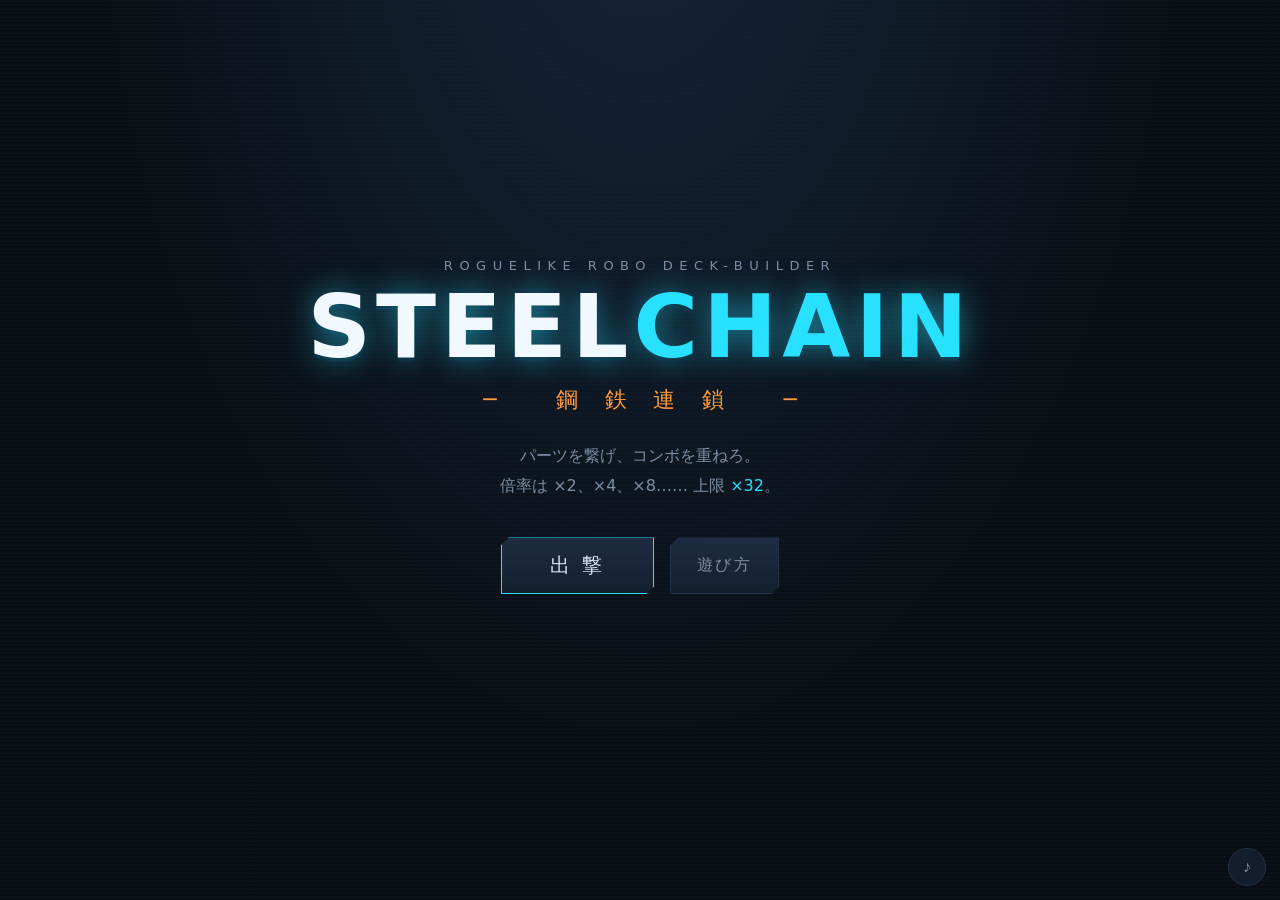
==== index.html @ 480278a6 "ローグライクデッキビルドゲーム『STEEL CHAIN ─鋼鉄連鎖─』を実装 - ロボット=デッキ: 頭部/右腕/左腕/脚部の4パーツがそのまま戦闘デッキになるメダロット式構築 - コンボシステム: " ====
<!DOCTYPE html>
<html lang="ja">
<head>
<meta charset="utf-8">
<meta name="viewport" content="width=device-width, initial-scale=1">
<title>STEEL CHAIN ─鋼鉄連鎖─</title>
<link rel="stylesheet" href="style.css">
</head>
<body>
<div id="app">

  <!-- ===== タイトル ===== -->
  <div id="screen-title" class="screen">
    <div class="title-wrap">
      <div class="title-sub">ROGUELIKE ROBO DECK-BUILDER</div>
      <h1 class="title-logo">STEEL<span class="accent">CHAIN</span></h1>
      <div class="title-jp">─ 鋼鉄連鎖 ─</div>
      <p class="title-copy">パーツを繋げ、コンボを重ねろ。<br>倍率は ×2、×4、×8…… 上限 <span class="accent">×32</span>。</p>
      <div class="title-btns">
        <button class="btn big" onclick="startRun()">出 撃</button>
        <button class="btn ghost" onclick="toggleHelp(true)">遊び方</button>
      </div>
      <div id="best-score" class="best-score"></div>
    </div>
  </div>

  <!-- ===== マップ ===== -->
  <div id="screen-map" class="screen">
    <div class="hud" id="map-hud"></div>
    <div class="map-wrap">
      <div id="map-track"></div>
      <div class="map-main">
        <h2 id="map-floor-title"></h2>
        <div id="map-choices"></div>
      </div>
      <div id="map-robot" class="map-robot"></div>
    </div>
  </div>

  <!-- ===== 戦闘 ===== -->
  <div id="screen-battle" class="screen">
    <div class="battle-top">
      <div id="b-floor" class="hud-chip"></div>
      <div id="combo-meter"></div>
      <div id="b-credits" class="hud-chip"></div>
    </div>
    <div class="arena">
      <div class="side player-side">
        <div class="robot-head-row"><span class="robot-name you">YOUR UNIT</span><span id="p-block" class="block-chip"></span></div>
        <div id="p-robot"></div>
      </div>
      <div class="vs">VS</div>
      <div class="side enemy-side">
        <div class="robot-head-row"><span id="e-name" class="robot-name foe"></span><span id="e-block" class="block-chip"></span></div>
        <div id="e-intent" class="intent"></div>
        <div id="e-robot"></div>
      </div>
    </div>
    <div class="battle-bottom">
      <div class="pile-info">
        <div id="b-deck" class="pile">山札 0</div>
        <div id="b-discard" class="pile">捨札 0</div>
      </div>
      <div id="hand"></div>
      <div class="turn-ctrl">
        <div id="b-energy" class="energy"></div>
        <button id="btn-endturn" class="btn end" onclick="endTurn()">ターン終了<span class="key">E</span></button>
      </div>
    </div>
  </div>

  <!-- ===== 汎用パネル(報酬/ショップ/休憩/イベント/編成/勝敗) ===== -->
  <div id="screen-panel" class="screen">
    <div class="hud" id="panel-hud"></div>
    <div id="panel-body" class="panel-body"></div>
  </div>

</div>

<div id="fx-layer"></div>
<div id="banner-layer"></div>

<!-- ===== ヘルプ ===== -->
<div id="help-modal" class="modal hidden" onclick="toggleHelp(false)">
  <div class="modal-box" onclick="event.stopPropagation()">
    <h2>遊び方</h2>
    <h3>■ ロボット = デッキ</h3>
    <p>機体は <b>頭部 / 右腕 / 左腕 / 脚部</b> の4パーツ構成。装備したパーツが持つカードが、そのまま戦闘デッキになる。パーツを集めて換装することがデッキ構築だ。</p>
    <h3>■ 部位破壊</h3>
    <p>パーツにはそれぞれHPがある。破壊されたパーツのカードはデッキから消滅。<b>頭部を破壊されたら敗北</b>。逆に敵の頭部(コア)を破壊すれば勝利。腕を先に折って無力化するか、頭部を狙って速攻するかは君次第。</p>
    <h3>■ コンボ(これが本体)</h3>
    <p>カードには <span class="tag shoot">射撃</span> <span class="tag melee">格闘</span> <span class="tag support">支援</span> の属性がある。<b>同じ属性を連続で使うたびにダメージ・ブロック・修理量が倍々</b>になる。<br>1枚目 ×1 → 2枚目 <b>×2</b> → ×4 → ×8 → <b>×16</b>(特定頭部で×32)。<br>違う属性を出すとコンボはLv1にリセット。無属性カードはコンボに影響しない。コンボはターンをまたいで持続するが、敵のジャミングで消される。</p>
    <h3>■ 立ち回り</h3>
    <p>戦闘後はパーツ報酬と自動修復(+4)。休憩・ショップで修理を怠ると、ボス戦の前に腕が消し飛ぶ。</p>
    <h3>■ 操作</h3>
    <p>カードクリック(または数字キー1〜8)で使用 / <b>E</b>でターン終了 / 敵パーツをクリックで攻撃対象を変更。</p>
    <button class="btn" onclick="toggleHelp(false)">閉じる</button>
  </div>
</div>

<button id="mute-btn" onclick="toggleMute()">♪</button>

<script src="js/data.js"></script>
<script src="js/sfx.js"></script>
<script src="js/fx.js"></script>
<script src="js/battle.js"></script>
<script src="js/run.js"></script>
<script src="js/main.js"></script>
</body>
</html>
---- style.css ----
/* =========================================================
 * STEEL CHAIN ─鋼鉄連鎖─  スタイル
 * ========================================================= */
:root {
  --bg: #0a0e14;
  --bg2: #101722;
  --panel: #141d2b;
  --line: #243349;
  --text: #d8e4f2;
  --dim: #7d8ea5;
  --cyan: #28e0ff;
  --orange: #ff9a3c;
  --green: #5cff8a;
  --red: #ff5a3c;
  --gold: #ffd34d;
  --shake-amp: 4px;
}

* { box-sizing: border-box; margin: 0; padding: 0; user-select: none; }
html, body { height: 100%; }
body {
  background: var(--bg);
  color: var(--text);
  font-family: "Hiragino Kaku Gothic ProN", "Yu Gothic", "Meiryo", system-ui, sans-serif;
  overflow: hidden;
}
b { color: #fff; }

#app {
  position: relative;
  height: 100vh;
  background:
    radial-gradient(ellipse at 50% -20%, #16263c 0%, transparent 60%),
    repeating-linear-gradient(0deg, transparent 0 2px, rgba(40, 224, 255, 0.018) 2px 4px),
    var(--bg);
}
#app.shaking { animation: shake 0.3s; }
@keyframes shake {
  0%, 100% { transform: translate(0, 0); }
  20% { transform: translate(var(--shake-amp), calc(var(--shake-amp) * -0.6)); }
  40% { transform: translate(calc(var(--shake-amp) * -0.8), var(--shake-amp)); }
  60% { transform: translate(calc(var(--shake-amp) * 0.6), calc(var(--shake-amp) * 0.4)); }
  80% { transform: translate(calc(var(--shake-amp) * -0.4), calc(var(--shake-amp) * -0.3)); }
}

.screen { display: none; height: 100%; flex-direction: column; }
.screen.active { display: flex; }

/* ---------- ボタン ---------- */
.btn {
  background: linear-gradient(180deg, #1d2c42, #14202f);
  border: 1px solid var(--cyan);
  color: var(--text);
  font-family: inherit;
  font-size: 16px;
  padding: 10px 26px;
  cursor: pointer;
  letter-spacing: 0.15em;
  transition: all 0.15s;
  clip-path: polygon(8px 0, 100% 0, 100% calc(100% - 8px), calc(100% - 8px) 100%, 0 100%, 0 8px);
}
.btn:hover { background: #21405c; box-shadow: 0 0 14px rgba(40, 224, 255, 0.4); color: #fff; }
.btn.big { font-size: 20px; padding: 14px 48px; }
.btn.small { font-size: 13px; padding: 6px 14px; letter-spacing: 0.05em; }
.btn.wide { width: 100%; text-align: left; letter-spacing: 0.04em; }
.btn.ghost { border-color: var(--line); color: var(--dim); }
.btn.ghost:hover { color: var(--text); box-shadow: none; }
.btn.disabled, .btn:disabled { opacity: 0.35; pointer-events: none; }
.btn.end { border-color: var(--orange); }
.btn.end:hover { box-shadow: 0 0 14px rgba(255, 154, 60, 0.4); }
.btn .key { margin-left: 8px; font-size: 11px; border: 1px solid var(--dim); padding: 1px 5px; color: var(--dim); }
.btn-row { display: flex; gap: 10px; flex-wrap: wrap; margin: 10px 0 18px; }
.btn-row.center { justify-content: center; }
.btn-col { display: flex; flex-direction: column; gap: 10px; max-width: 640px; margin: 14px auto; }

/* ---------- タイトル ---------- */
#screen-title { align-items: center; justify-content: center; text-align: center; }
.title-sub { color: var(--dim); letter-spacing: 0.5em; font-size: 13px; margin-bottom: 10px; }
.title-logo {
  font-size: 88px; font-weight: 900; letter-spacing: 0.06em; line-height: 1;
  color: #f2f8ff;
  text-shadow: 0 0 30px rgba(40, 224, 255, 0.55), 0 4px 0 #0a2030;
}
.title-logo .accent { color: var(--cyan); }
.accent { color: var(--cyan); }
.title-jp { font-size: 22px; letter-spacing: 1.2em; margin: 14px 0 26px; color: var(--orange); text-indent: 1.2em; }
.title-copy { color: var(--dim); line-height: 1.9; margin-bottom: 36px; }
.title-btns { display: flex; gap: 16px; justify-content: center; margin-bottom: 26px; }
.best-score { color: var(--gold); letter-spacing: 0.1em; min-height: 22px; }
.best-score .cleared { color: var(--green); border: 1px solid var(--green); font-size: 11px; padding: 1px 6px; margin-left: 8px; }

/* ---------- HUD ---------- */
.hud { display: flex; gap: 12px; align-items: center; padding: 14px 22px; border-bottom: 1px solid var(--line); }
.hud-chip {
  background: var(--panel); border: 1px solid var(--line);
  padding: 6px 14px; font-size: 14px; letter-spacing: 0.12em; color: var(--text);
}
.hud-chip.gold { color: var(--gold); border-color: #5a4a1e; }

/* ---------- マップ ---------- */
.map-wrap { flex: 1; display: flex; gap: 22px; padding: 22px; overflow: hidden; }
#map-track {
  width: 170px; overflow-y: auto; border: 1px solid var(--line);
  background: var(--panel); padding: 12px;
}
.track-title { color: var(--dim); letter-spacing: 0.4em; font-size: 12px; margin-bottom: 10px; }
.track-row {
  display: flex; gap: 10px; align-items: center; padding: 5px 8px;
  font-size: 13px; color: var(--dim); border-left: 2px solid var(--line); margin-bottom: 2px;
}
.track-row.current { color: var(--cyan); border-left-color: var(--cyan); background: rgba(40, 224, 255, 0.07); }
.track-row.done { opacity: 0.35; }
.track-num { width: 20px; text-align: right; font-weight: 700; }
.map-main { flex: 1; display: flex; flex-direction: column; align-items: center; justify-content: center; gap: 26px; }
#map-floor-title { letter-spacing: 0.2em; font-size: 24px; color: #fff; }
#map-choices { display: flex; gap: 22px; flex-wrap: wrap; justify-content: center; }
.node-btn {
  width: 250px; padding: 26px 20px; cursor: pointer;
  background: linear-gradient(180deg, #18283e, #111b29);
  border: 1px solid var(--line); color: var(--text); font-family: inherit;
  display: flex; flex-direction: column; align-items: center; gap: 8px;
  transition: all 0.15s;
  clip-path: polygon(14px 0, 100% 0, 100% calc(100% - 14px), calc(100% - 14px) 100%, 0 100%, 0 14px);
}
.node-btn:hover { transform: translateY(-4px); border-color: var(--cyan); box-shadow: 0 8px 24px rgba(40, 224, 255, 0.25); }
.node-icon { font-size: 38px; }
.node-label { font-size: 20px; letter-spacing: 0.3em; }
.node-sub { font-size: 12px; color: var(--dim); line-height: 1.6; text-align: center; }
.node-elite { border-color: #5a2c3c; } .node-elite:hover { border-color: var(--red); box-shadow: 0 8px 24px rgba(255, 90, 60, 0.3); }
.node-boss { border-color: #5a4a1e; } .node-boss:hover { border-color: var(--gold); box-shadow: 0 8px 24px rgba(255, 211, 77, 0.3); }
.map-robot { width: 280px; border: 1px solid var(--line); background: var(--panel); padding: 16px; align-self: flex-start; }
.map-robot.inline { width: 320px; margin: 16px auto; align-self: center; }
.panel-title { color: var(--dim); letter-spacing: 0.3em; font-size: 12px; margin-bottom: 12px; }
.sum-row { display: flex; align-items: center; gap: 8px; margin-bottom: 10px; font-size: 13px; }
.sum-row.broken { opacity: 0.55; }
.sum-slot { color: var(--orange); width: 36px; flex-shrink: 0; }
.sum-name { flex: 1; overflow: hidden; text-overflow: ellipsis; white-space: nowrap; }
.sum-row .hpbar { width: 90px; flex-shrink: 0; }

/* ---------- 戦闘 ---------- */
.battle-top {
  display: flex; align-items: center; justify-content: space-between;
  padding: 12px 22px; border-bottom: 1px solid var(--line);
}
.arena { flex: 1; display: flex; align-items: stretch; justify-content: space-evenly; padding: 14px 30px 0; min-height: 0; }
.side { display: flex; flex-direction: column; align-items: center; gap: 8px; justify-content: flex-start; padding-top: 10px; }
.vs { align-self: center; color: var(--line); font-size: 34px; font-weight: 900; letter-spacing: 0.1em; }
.robot-head-row { display: flex; gap: 12px; align-items: center; min-height: 30px; }
.robot-name { letter-spacing: 0.25em; font-size: 15px; }
.robot-name.you { color: var(--cyan); }
.robot-name.foe { color: var(--red); }
.vuln-tag { font-size: 11px; color: var(--green); border: 1px solid var(--green); padding: 1px 5px; letter-spacing: 0; }
.block-chip { color: #9fd8ff; font-size: 15px; min-width: 46px; }
.intent {
  min-height: 30px; font-size: 15px; color: var(--text);
  background: rgba(255, 90, 60, 0.1); border: 1px solid #4a2c2c; padding: 5px 14px;
}
.intent:empty { visibility: hidden; }
.intent b { color: var(--red); font-size: 17px; }
.jam-warn { color: var(--gold); font-size: 12px; }

.robot { display: flex; flex-direction: column; gap: 6px; align-items: center; }
.robot.single { justify-content: center; padding: 40px 0; }
.robot-row { display: flex; gap: 6px; align-items: center; justify-content: center; }
.torso {
  width: 54px; height: 64px; border: 1px solid var(--line);
  background:
    linear-gradient(135deg, rgba(40, 224, 255, 0.12), transparent 60%),
    repeating-linear-gradient(45deg, #15202f 0 6px, #121b28 6px 12px);
}
.foe-torso { background: linear-gradient(135deg, rgba(255, 90, 60, 0.12), transparent 60%), repeating-linear-gradient(45deg, #221518 0 6px, #1b1214 6px 12px); border-color: #3c2430; }

.part-box {
  width: 132px; padding: 8px 10px; position: relative;
  background: linear-gradient(180deg, #1a2536, #131c2a);
  border: 1px solid var(--line); transition: border-color 0.15s, box-shadow 0.15s;
}
.part-box.foe { cursor: pointer; }
.part-box.foe:hover { border-color: var(--orange); }
.part-box.targeted { border-color: var(--orange); box-shadow: 0 0 12px rgba(255, 154, 60, 0.5); }
.part-box.broken { opacity: 0.45; background: #16161a; border-style: dashed; cursor: default; }
.part-box.empty { visibility: hidden; }
.part-label { font-size: 12px; color: var(--dim); margin-bottom: 5px; display: flex; justify-content: space-between; }
.reticle { color: var(--orange); animation: blink 1s infinite; }
@keyframes blink { 50% { opacity: 0.3; } }
.broken-text { color: var(--red); font-size: 13px; letter-spacing: 0.3em; text-align: center; }
.part-box.hit-flash { animation: hitflash 0.3s; }
@keyframes hitflash {
  0% { background: #fff; }
  100% { background: linear-gradient(180deg, #1a2536, #131c2a); }
}
#e-robot.hit-flash { animation: none; }

.hpbar { position: relative; height: 16px; background: #0b1018; border: 1px solid #2a3a52; overflow: hidden; }
.hpbar.slim { height: 12px; }
.hpfill { height: 100%; transition: width 0.25s; }
.hpfill.ok { background: linear-gradient(90deg, #1fbf6f, #4ee08a); }
.hpfill.mid { background: linear-gradient(90deg, #c9a02a, #ffd34d); }
.hpfill.low { background: linear-gradient(90deg, #c0392b, #ff6a4d); }
.hptext {
  position: absolute; inset: 0; text-align: center; font-size: 11px; line-height: 15px;
  color: #fff; text-shadow: 0 1px 2px #000; font-family: Consolas, monospace;
}

/* コンボメーター */
#combo-meter { flex: 1; display: flex; justify-content: center; }
.combo-box {
  display: flex; align-items: center; gap: 12px; padding: 7px 24px;
  border: 1px solid var(--line); background: var(--panel);
  font-size: 16px; letter-spacing: 0.1em; transition: all 0.2s;
}
.combo-box.idle { color: var(--dim); font-size: 13px; }
.combo-box .combo-lv { color: var(--dim); font-size: 13px; }
.combo-box .combo-x { font-size: 26px; font-weight: 900; color: #fff; font-family: Consolas, monospace; }
.combo-box .combo-next { font-size: 12px; color: var(--dim); }
.combo-box.hot { border-color: var(--orange); box-shadow: 0 0 14px rgba(255, 154, 60, 0.35); }
.combo-box.hot .combo-x { color: var(--orange); }
.combo-box.blazing {
  border-color: var(--red);
  box-shadow: 0 0 24px rgba(255, 90, 60, 0.6);
  animation: blaze 0.7s infinite alternate;
}
.combo-box.blazing .combo-x { color: var(--red); font-size: 30px; }
@keyframes blaze { from { box-shadow: 0 0 14px rgba(255, 90, 60, 0.4); } to { box-shadow: 0 0 30px rgba(255, 90, 60, 0.85); } }

.tag { font-size: 12px; padding: 2px 8px; border: 1px solid; letter-spacing: 0.1em; }
.tag.shoot { color: var(--orange); border-color: var(--orange); }
.tag.melee { color: var(--cyan); border-color: var(--cyan); }
.tag.support { color: var(--green); border-color: var(--green); }
.tag.none { color: var(--dim); border-color: var(--dim); }

/* 手札 */
.battle-bottom {
  display: flex; align-items: flex-end; gap: 14px;
  padding: 10px 18px 16px; border-top: 1px solid var(--line); min-height: 215px;
}
.pile-info { display: flex; flex-direction: column; gap: 8px; }
.pile { font-size: 12px; color: var(--dim); border: 1px solid var(--line); padding: 6px 10px; min-width: 74px; text-align: center; }
#hand { flex: 1; display: flex; gap: 10px; justify-content: center; align-items: flex-end; min-height: 185px; }
.card {
  width: 134px; height: 180px; padding: 8px; cursor: pointer; position: relative;
  background: linear-gradient(180deg, #1c2940, #131d2c);
  border: 1px solid var(--line); border-top: 3px solid var(--dim);
  display: flex; flex-direction: column; gap: 5px;
  transition: transform 0.12s, box-shadow 0.12s;
  flex-shrink: 0;
}
.card:hover { transform: translateY(-16px) scale(1.05); z-index: 5; box-shadow: 0 12px 26px rgba(0, 0, 0, 0.7); }
.card.shoot { border-top-color: var(--orange); }
.card.melee { border-top-color: var(--cyan); }
.card.support { border-top-color: var(--green); }
.card.unplayable { opacity: 0.45; filter: grayscale(0.6); }
.card-top { display: flex; justify-content: space-between; align-items: center; }
.card-cost {
  width: 26px; height: 26px; border-radius: 50%; flex-shrink: 0;
  background: radial-gradient(circle at 35% 30%, #3ad0ff, #105a80);
  color: #fff; font-weight: 900; text-align: center; line-height: 26px; font-size: 15px;
}
.card-attr { font-size: 11px; color: var(--dim); }
.card.shoot .card-attr { color: var(--orange); }
.card.melee .card-attr { color: var(--cyan); }
.card.support .card-attr { color: var(--green); }
.card-name { font-size: 15px; font-weight: 700; color: #fff; }
.card-desc { font-size: 11px; color: var(--dim); line-height: 1.5; flex: 1; }
.card-preview { font-size: 17px; font-weight: 900; color: var(--text); font-family: Consolas, monospace; }
.card-preview.boosted { color: var(--gold); text-shadow: 0 0 8px rgba(255, 211, 77, 0.6); }
.card-src { font-size: 10px; color: #4d5d75; text-align: right; }
.turn-ctrl { display: flex; flex-direction: column; gap: 10px; align-items: center; }
.energy { font-size: 16px; color: var(--dim); }
.energy-num { font-size: 30px; color: var(--cyan); font-weight: 900; font-family: Consolas, monospace; }

/* ---------- パネル(報酬/ショップ/etc) ---------- */
.panel-body { flex: 1; overflow-y: auto; padding: 26px 36px; max-width: 1080px; margin: 0 auto; width: 100%; }
.panel-h { letter-spacing: 0.25em; font-size: 26px; margin-bottom: 14px; color: #fff; }
.panel-h.lose { color: var(--red); text-shadow: 0 0 20px rgba(255, 90, 60, 0.5); }
.panel-h.win { color: var(--gold); text-shadow: 0 0 20px rgba(255, 211, 77, 0.5); }
.panel-h3 { letter-spacing: 0.15em; font-size: 16px; margin: 18px 0 10px; color: var(--cyan); }
.panel-p { color: var(--dim); line-height: 1.9; margin-bottom: 14px; }
.panel-p.accent { color: var(--green); }
.panel-p.dim { color: #4d5d75; }
.option-row { display: flex; gap: 16px; margin-bottom: 20px; }
.option-row.wrap { flex-wrap: wrap; }

.part-card {
  width: 230px; padding: 12px; cursor: pointer;
  background: linear-gradient(180deg, #1a2536, #121b28);
  border: 1px solid var(--line); transition: all 0.15s; position: relative;
}
.part-card:hover { border-color: var(--cyan); transform: translateY(-3px); box-shadow: 0 8px 20px rgba(40, 224, 255, 0.2); }
.part-card.equipped { cursor: default; border-color: #2c4a6a; }
.part-card.equipped:hover { transform: none; box-shadow: none; }
.part-card.sold, .part-card.empty {
  cursor: default; color: var(--dim); display: flex; align-items: center; justify-content: center;
  min-height: 140px; letter-spacing: 0.3em;
}
.part-card.sold:hover, .part-card.empty:hover { transform: none; border-color: var(--line); box-shadow: none; }
.part-card.cantafford { opacity: 0.5; }
.pc-head { display: flex; justify-content: space-between; margin-bottom: 6px; }
.pc-slot { font-size: 12px; color: var(--orange); border: 1px solid #4a3520; padding: 1px 7px; }
.pc-rarity { font-size: 12px; }
.pc-rarity.r1 { color: var(--dim); }
.pc-rarity.r2 { color: var(--cyan); }
.pc-rarity.r3 { color: var(--gold); text-shadow: 0 0 6px rgba(255, 211, 77, 0.7); }
.pc-name { font-size: 16px; font-weight: 700; color: #fff; margin-bottom: 4px; }
.pc-hp { font-size: 12px; color: var(--green); font-family: Consolas, monospace; margin-bottom: 7px; }
.pc-cards { display: flex; gap: 5px; flex-wrap: wrap; margin-bottom: 7px; }
.mini-card { font-size: 11px; padding: 2px 7px; border: 1px solid; }
.mini-card.shoot { color: var(--orange); border-color: #4a3520; }
.mini-card.melee { color: var(--cyan); border-color: #1e4050; }
.mini-card.support { color: var(--green); border-color: #1e5030; }
.mini-card.none { color: var(--dim); border-color: var(--line); }
.pc-desc { font-size: 12px; color: var(--dim); line-height: 1.6; }
.pc-action { margin-top: 8px; text-align: center; font-size: 13px; color: var(--cyan); letter-spacing: 0.15em; }
.pc-action.price { color: var(--gold); font-size: 16px; }

.equip-grid { display: grid; grid-template-columns: repeat(4, 1fr); gap: 14px; margin-bottom: 8px; }
.equip-slot-title { color: var(--orange); letter-spacing: 0.3em; font-size: 14px; margin-bottom: 8px; }
.equip-slot .part-card { width: 100%; }

.stats { max-width: 440px; margin: 20px 0; }
.stat {
  display: flex; justify-content: space-between; padding: 9px 16px;
  border-bottom: 1px solid var(--line); color: var(--dim);
}
.stat b { font-size: 18px; font-family: Consolas, monospace; }
.stat.total { border: 1px solid var(--gold); margin-top: 12px; color: var(--gold); }
.stat.total b { color: var(--gold); font-size: 24px; }

/* ---------- FX ---------- */
#fx-layer, #banner-layer { position: fixed; inset: 0; pointer-events: none; z-index: 90; }
.fx-pop {
  position: absolute; transform: translate(-50%, -50%);
  font-weight: 900; font-family: Consolas, monospace;
  animation: popfloat 1.05s ease-out forwards;
  text-shadow: 0 2px 4px #000;
}
@keyframes popfloat {
  0% { opacity: 0; transform: translate(-50%, -30%) scale(0.6); }
  12% { opacity: 1; transform: translate(-50%, -55%) scale(1.15); }
  100% { opacity: 0; transform: translate(-50%, -170%) scale(1); }
}
.fx-pop.dmg { color: #fff; font-size: 22px; }
.fx-pop.dmg-big { color: var(--orange); font-size: 30px; }
.fx-pop.dmg-huge { color: var(--red); font-size: 44px; text-shadow: 0 0 14px rgba(255, 90, 60, 0.8), 0 2px 4px #000; }
.fx-pop.heal { color: var(--green); font-size: 24px; }
.fx-pop.block-fx { color: #9fd8ff; font-size: 20px; }
.fx-pop.warn { color: var(--gold); font-size: 16px; font-family: inherit; }
.fx-pop.evade { color: var(--cyan); font-size: 22px; font-family: inherit; }

.fx-banner {
  position: absolute; left: 50%; top: 36%; transform: translate(-50%, -50%);
  font-weight: 900; letter-spacing: 0.15em; text-align: center; line-height: 1.3;
  animation: bannerpop 0.9s ease-out forwards;
}
@keyframes bannerpop {
  0% { opacity: 0; transform: translate(-50%, -50%) scale(2.2); }
  18% { opacity: 1; transform: translate(-50%, -50%) scale(1); }
  80% { opacity: 1; }
  100% { opacity: 0; transform: translate(-50%, -56%) scale(1.04); }
}
.fx-banner .x { font-family: Consolas, monospace; }
.fx-banner .banner-sub { display: block; font-size: 16px; letter-spacing: 0.3em; color: var(--text); text-shadow: 0 2px 4px #000; }
.fx-banner.tier1 { font-size: 34px; color: #fff; text-shadow: 0 0 16px rgba(40, 224, 255, 0.7), 0 2px 6px #000; }
.fx-banner.tier2 { font-size: 44px; color: var(--cyan); text-shadow: 0 0 22px rgba(40, 224, 255, 0.9), 0 2px 6px #000; }
.fx-banner.tier3 { font-size: 56px; color: var(--orange); text-shadow: 0 0 26px rgba(255, 154, 60, 0.9), 0 2px 6px #000; }
.fx-banner.tier4 { font-size: 68px; color: var(--red); text-shadow: 0 0 34px rgba(255, 90, 60, 1), 0 2px 8px #000; }
.fx-banner.tier5 { font-size: 76px; color: var(--gold); text-shadow: 0 0 40px rgba(255, 211, 77, 1), 0 2px 8px #000; }

.fx-particle {
  position: absolute; width: 7px; height: 7px;
  animation: particle 0.7s ease-out forwards;
}
@keyframes particle {
  0% { opacity: 1; transform: translate(0, 0); }
  100% { opacity: 0; transform: translate(var(--dx), var(--dy)) rotate(220deg); }
}

/* ---------- モーダル/その他 ---------- */
.modal {
  position: fixed; inset: 0; background: rgba(4, 8, 14, 0.86);
  display: flex; align-items: center; justify-content: center; z-index: 100;
}
.modal.hidden { display: none; }
.modal-box {
  width: min(680px, 92vw); max-height: 86vh; overflow-y: auto;
  background: var(--bg2); border: 1px solid var(--cyan); padding: 28px 34px;
  box-shadow: 0 0 40px rgba(40, 224, 255, 0.25);
}
.modal-box h2 { letter-spacing: 0.3em; margin-bottom: 16px; color: var(--cyan); }
.modal-box h3 { margin: 16px 0 6px; color: var(--orange); font-size: 15px; }
.modal-box p { color: var(--dim); font-size: 14px; line-height: 1.9; }
.modal-box .btn { margin-top: 20px; }

#mute-btn {
  position: fixed; right: 14px; bottom: 14px; z-index: 95;
  width: 38px; height: 38px; border-radius: 50%;
  background: var(--panel); border: 1px solid var(--line); color: var(--dim);
  cursor: pointer; font-size: 16px;
}
#mute-btn.muted { color: var(--red); }

@media (max-width: 900px) {
  .title-logo { font-size: 52px; }
  .part-box { width: 100px; }
  .card { width: 110px; height: 165px; }
  .arena { padding: 8px 8px 0; }
  .map-robot { display: none; }
}
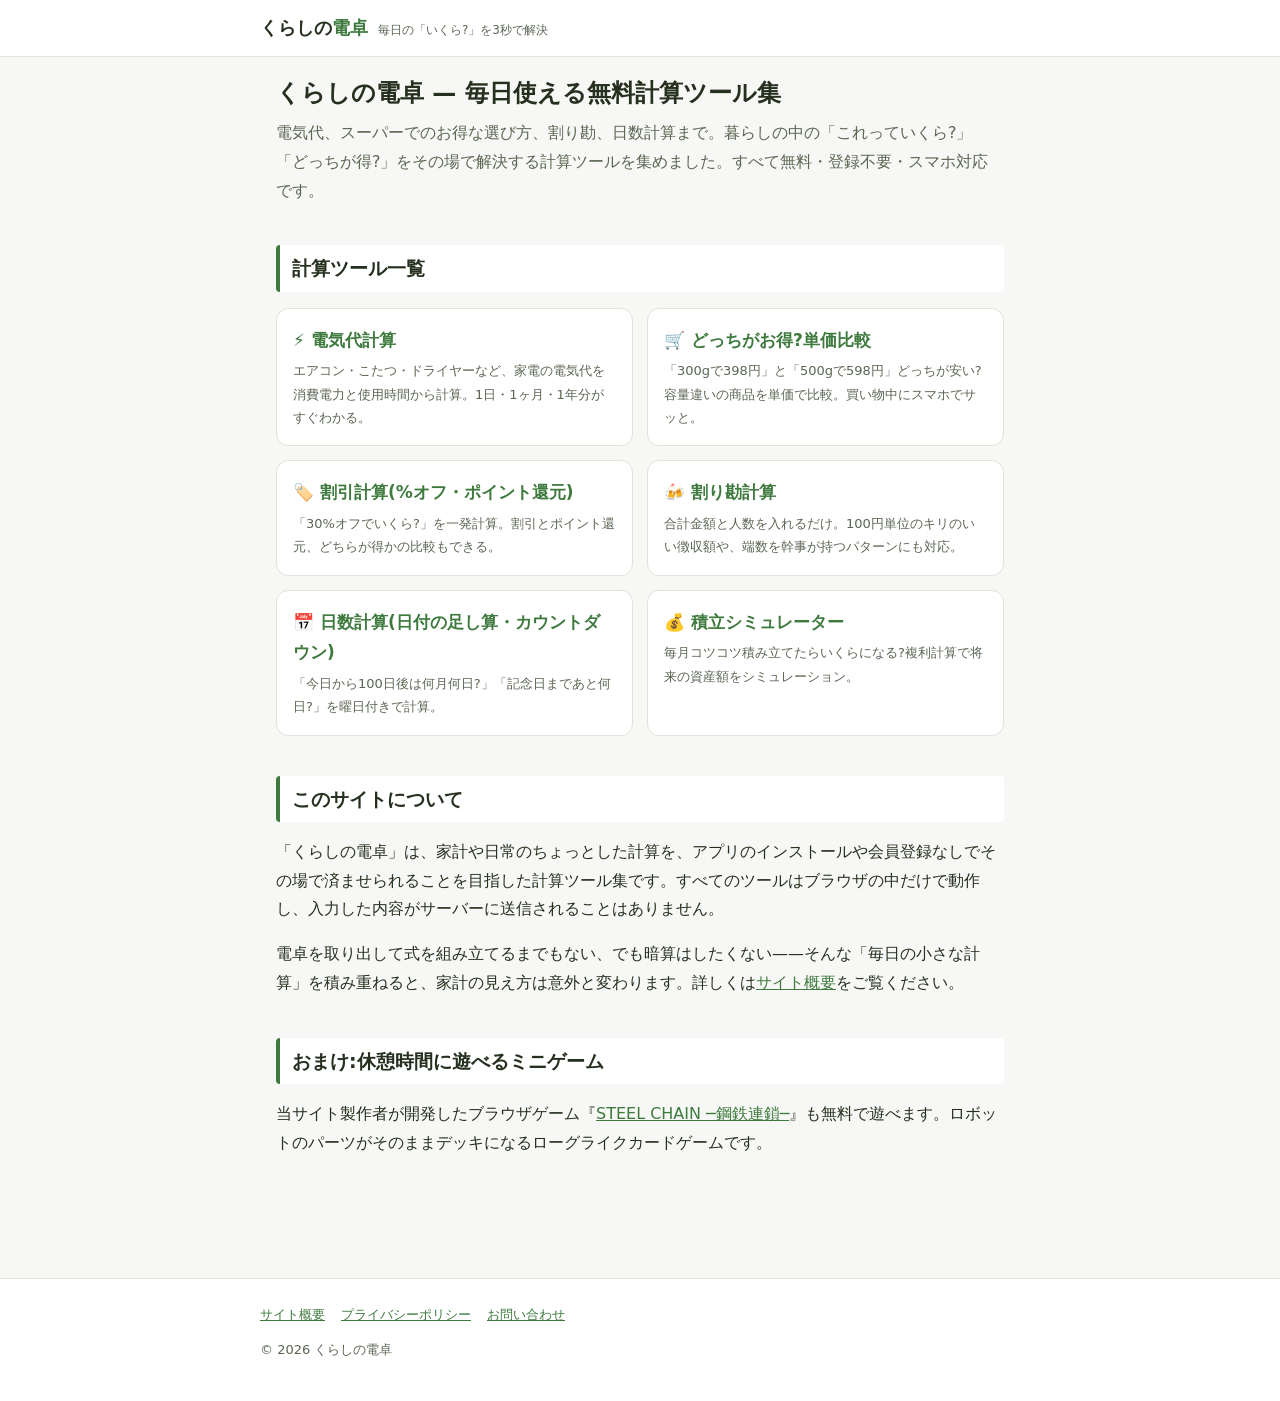
==== commit 2348ce2e: "収益化を目指す計算ツールサイト「くらしの電卓」を実装 電気代・単価比較・割引・割り勘・日数・積立の6ツールを持つ静的サイト。 GitHub Pagesで無料公開でき、AdSense/アフィリエイトの掲" ====
--- a/index.html
+++ b/index.html
@@ -1,110 +1,88 @@
 <!DOCTYPE html>
 <html lang="ja">
 <head>
-<meta charset="utf-8">
-<meta name="viewport" content="width=device-width, initial-scale=1">
-<title>STEEL CHAIN ─鋼鉄連鎖─</title>
-<link rel="stylesheet" href="style.css">
+<meta charset="UTF-8">
+<meta name="viewport" content="width=device-width, initial-scale=1.0">
+<title>くらしの電卓|電気代・割り勘・単価比較など毎日使える無料計算ツール集</title>
+<meta name="description" content="電気代の計算、スーパーでの単価比較、割引計算、割り勘、日数計算、積立シミュレーションまで。毎日の「いくら?」を3秒で解決する無料の計算ツール集です。登録不要・スマホ対応。">
+<link rel="canonical" href="https://gunmo108.github.io/-/">
+<meta property="og:type" content="website">
+<meta property="og:title" content="くらしの電卓|毎日使える無料計算ツール集">
+<meta property="og:description" content="電気代・単価比較・割引・割り勘・日数・積立。毎日の「いくら?」を3秒で解決。">
+<meta property="og:url" content="https://gunmo108.github.io/-/">
+<link rel="stylesheet" href="assets/site.css">
+<link rel="icon" href="data:image/svg+xml,<svg xmlns='http://www.w3.org/2000/svg' viewBox='0 0 100 100'><text y='80' font-size='80'>🧮</text></svg>">
+<!-- GA4: 計測を始めるときは下の2行のコメントを外し、G-XXXXXXXXXX を自分の測定IDに置き換える
+<script async src="https://www.googletagmanager.com/gtag/js?id=G-XXXXXXXXXX"></script>
+<script>window.dataLayer=window.dataLayer||[];function gtag(){dataLayer.push(arguments)};gtag('js',new Date());gtag('config','G-XXXXXXXXXX');</script>
+-->
+<script type="application/ld+json">
+{
+  "@context": "https://schema.org",
+  "@type": "WebSite",
+  "name": "くらしの電卓",
+  "url": "https://gunmo108.github.io/-/",
+  "description": "毎日の暮らしで役立つ無料計算ツール集"
+}
+</script>
 </head>
 <body>
-<div id="app">
+<header class="site-header"><div class="inner">
+  <a class="site-title" href="./">くらしの<span>電卓</span></a>
+  <span class="site-tag">毎日の「いくら?」を3秒で解決</span>
+</div></header>
 
-  <!-- ===== タイトル ===== -->
-  <div id="screen-title" class="screen">
-    <div class="title-wrap">
-      <div class="title-sub">ROGUELIKE ROBO DECK-BUILDER</div>
-      <h1 class="title-logo">STEEL<span class="accent">CHAIN</span></h1>
-      <div class="title-jp">─ 鋼鉄連鎖 ─</div>
-      <p class="title-copy">パーツを繋げ、コンボを重ねろ。<br>倍率は ×2、×4、×8…… 上限 <span class="accent">×32</span>。</p>
-      <div class="title-btns">
-        <button class="btn big" onclick="startRun()">出 撃</button>
-        <button class="btn ghost" onclick="toggleHelp(true)">遊び方</button>
-      </div>
-      <div id="best-score" class="best-score"></div>
-    </div>
-  </div>
+<div class="wrap">
+<h1>くらしの電卓 — 毎日使える無料計算ツール集</h1>
+<p class="lead">電気代、スーパーでのお得な選び方、割り勘、日数計算まで。暮らしの中の「これっていくら?」「どっちが得?」をその場で解決する計算ツールを集めました。すべて無料・登録不要・スマホ対応です。</p>
 
-  <!-- ===== マップ ===== -->
-  <div id="screen-map" class="screen">
-    <div class="hud" id="map-hud"></div>
-    <div class="map-wrap">
-      <div id="map-track"></div>
-      <div class="map-main">
-        <h2 id="map-floor-title"></h2>
-        <div id="map-choices"></div>
-      </div>
-      <div id="map-robot" class="map-robot"></div>
-    </div>
-  </div>
+<div class="ad-slot"><!-- AdSense広告コード貼り付け位置(上部) --></div>
 
-  <!-- ===== 戦闘 ===== -->
-  <div id="screen-battle" class="screen">
-    <div class="battle-top">
-      <div id="b-floor" class="hud-chip"></div>
-      <div id="combo-meter"></div>
-      <div id="b-credits" class="hud-chip"></div>
-    </div>
-    <div class="arena">
-      <div class="side player-side">
-        <div class="robot-head-row"><span class="robot-name you">YOUR UNIT</span><span id="p-block" class="block-chip"></span></div>
-        <div id="p-robot"></div>
-      </div>
-      <div class="vs">VS</div>
-      <div class="side enemy-side">
-        <div class="robot-head-row"><span id="e-name" class="robot-name foe"></span><span id="e-block" class="block-chip"></span></div>
-        <div id="e-intent" class="intent"></div>
-        <div id="e-robot"></div>
-      </div>
-    </div>
-    <div class="battle-bottom">
-      <div class="pile-info">
-        <div id="b-deck" class="pile">山札 0</div>
-        <div id="b-discard" class="pile">捨札 0</div>
-      </div>
-      <div id="hand"></div>
-      <div class="turn-ctrl">
-        <div id="b-energy" class="energy"></div>
-        <button id="btn-endturn" class="btn end" onclick="endTurn()">ターン終了<span class="key">E</span></button>
-      </div>
-    </div>
-  </div>
+<h2>計算ツール一覧</h2>
+<ul class="tool-list">
+  <li><a href="tools/denkidai.html">
+    <div class="t-name">⚡ 電気代計算</div>
+    <div class="t-desc">エアコン・こたつ・ドライヤーなど、家電の電気代を消費電力と使用時間から計算。1日・1ヶ月・1年分がすぐわかる。</div>
+  </a></li>
+  <li><a href="tools/tanka.html">
+    <div class="t-name">🛒 どっちがお得?単価比較</div>
+    <div class="t-desc">「300gで398円」と「500gで598円」どっちが安い?容量違いの商品を単価で比較。買い物中にスマホでサッと。</div>
+  </a></li>
+  <li><a href="tools/waribiki.html">
+    <div class="t-name">🏷️ 割引計算(%オフ・ポイント還元)</div>
+    <div class="t-desc">「30%オフでいくら?」を一発計算。割引とポイント還元、どちらが得かの比較もできる。</div>
+  </a></li>
+  <li><a href="tools/warikan.html">
+    <div class="t-name">🍻 割り勘計算</div>
+    <div class="t-desc">合計金額と人数を入れるだけ。100円単位のキリのいい徴収額や、端数を幹事が持つパターンにも対応。</div>
+  </a></li>
+  <li><a href="tools/hidzuke.html">
+    <div class="t-name">📅 日数計算(日付の足し算・カウントダウン)</div>
+    <div class="t-desc">「今日から100日後は何月何日?」「記念日まであと何日?」を曜日付きで計算。</div>
+  </a></li>
+  <li><a href="tools/tsumitate.html">
+    <div class="t-name">💰 積立シミュレーター</div>
+    <div class="t-desc">毎月コツコツ積み立てたらいくらになる?複利計算で将来の資産額をシミュレーション。</div>
+  </a></li>
+</ul>
 
-  <!-- ===== 汎用パネル(報酬/ショップ/休憩/イベント/編成/勝敗) ===== -->
-  <div id="screen-panel" class="screen">
-    <div class="hud" id="panel-hud"></div>
-    <div id="panel-body" class="panel-body"></div>
-  </div>
+<h2>このサイトについて</h2>
+<p>「くらしの電卓」は、家計や日常のちょっとした計算を、アプリのインストールや会員登録なしでその場で済ませられることを目指した計算ツール集です。すべてのツールはブラウザの中だけで動作し、入力した内容がサーバーに送信されることはありません。</p>
+<p>電卓を取り出して式を組み立てるまでもない、でも暗算はしたくない——そんな「毎日の小さな計算」を積み重ねると、家計の見え方は意外と変わります。詳しくは<a href="about.html">サイト概要</a>をご覧ください。</p>
 
+<h2>おまけ:休憩時間に遊べるミニゲーム</h2>
+<p>当サイト製作者が開発したブラウザゲーム『<a href="game/index.html">STEEL CHAIN ─鋼鉄連鎖─</a>』も無料で遊べます。ロボットのパーツがそのままデッキになるローグライクカードゲームです。</p>
+
+<div class="ad-slot"><!-- AdSense広告コード貼り付け位置(下部) --></div>
 </div>
 
-<div id="fx-layer"></div>
-<div id="banner-layer"></div>
-
-<!-- ===== ヘルプ ===== -->
-<div id="help-modal" class="modal hidden" onclick="toggleHelp(false)">
-  <div class="modal-box" onclick="event.stopPropagation()">
-    <h2>遊び方</h2>
-    <h3>■ ロボット = デッキ</h3>
-    <p>機体は <b>頭部 / 右腕 / 左腕 / 脚部</b> の4パーツ構成。装備したパーツが持つカードが、そのまま戦闘デッキになる。パーツを集めて換装することがデッキ構築だ。</p>
-    <h3>■ 部位破壊</h3>
-    <p>パーツにはそれぞれHPがある。破壊されたパーツのカードはデッキから消滅。<b>頭部を破壊されたら敗北</b>。逆に敵の頭部(コア)を破壊すれば勝利。腕を先に折って無力化するか、頭部を狙って速攻するかは君次第。</p>
-    <h3>■ コンボ(これが本体)</h3>
-    <p>カードには <span class="tag shoot">射撃</span> <span class="tag melee">格闘</span> <span class="tag support">支援</span> の属性がある。<b>同じ属性を連続で使うたびにダメージ・ブロック・修理量が倍々</b>になる。<br>1枚目 ×1 → 2枚目 <b>×2</b> → ×4 → ×8 → <b>×16</b>(特定頭部で×32)。<br>違う属性を出すとコンボはLv1にリセット。無属性カードはコンボに影響しない。コンボはターンをまたいで持続するが、敵のジャミングで消される。</p>
-    <h3>■ 立ち回り</h3>
-    <p>戦闘後はパーツ報酬と自動修復(+4)。休憩・ショップで修理を怠ると、ボス戦の前に腕が消し飛ぶ。</p>
-    <h3>■ 操作</h3>
-    <p>カードクリック(または数字キー1〜8)で使用 / <b>E</b>でターン終了 / 敵パーツをクリックで攻撃対象を変更。</p>
-    <button class="btn" onclick="toggleHelp(false)">閉じる</button>
-  </div>
-</div>
-
-<button id="mute-btn" onclick="toggleMute()">♪</button>
-
-<script src="js/data.js"></script>
-<script src="js/sfx.js"></script>
-<script src="js/fx.js"></script>
-<script src="js/battle.js"></script>
-<script src="js/run.js"></script>
-<script src="js/main.js"></script>
+<footer class="site-footer"><div class="inner">
+  <nav>
+    <a href="about.html">サイト概要</a>
+    <a href="privacy.html">プライバシーポリシー</a>
+    <a href="contact.html">お問い合わせ</a>
+  </nav>
+  <div>© 2026 くらしの電卓</div>
+</div></footer>
 </body>
 </html>
--- a/assets/site.css
+++ b/assets/site.css
@@ -0,0 +1,175 @@
+/* くらしの計算ツール集 — 共通スタイル(スマホファースト・軽量) */
+:root {
+  --bg: #f7f8f5;
+  --card: #ffffff;
+  --ink: #26301f;
+  --sub: #5c6653;
+  --line: #dfe4d8;
+  --accent: #3e7a3e;
+  --accent-ink: #ffffff;
+  --accent-soft: #e8f2e6;
+  --warn: #b45309;
+  --radius: 12px;
+}
+
+* { box-sizing: border-box; }
+html { -webkit-text-size-adjust: 100%; }
+body {
+  margin: 0;
+  font-family: "Hiragino Kaku Gothic ProN", "Hiragino Sans", "BIZ UDPGothic", Meiryo, system-ui, sans-serif;
+  background: var(--bg);
+  color: var(--ink);
+  line-height: 1.8;
+  font-size: 16px;
+}
+
+a { color: var(--accent); }
+img { max-width: 100%; }
+
+.wrap { max-width: 760px; margin: 0 auto; padding: 0 16px 48px; }
+
+/* ---- header / footer ---- */
+.site-header {
+  background: var(--card);
+  border-bottom: 1px solid var(--line);
+  padding: 12px 16px;
+}
+.site-header .inner { max-width: 760px; margin: 0 auto; display: flex; align-items: baseline; gap: 10px; flex-wrap: wrap; }
+.site-title { font-size: 18px; font-weight: 700; text-decoration: none; color: var(--ink); }
+.site-title span { color: var(--accent); }
+.site-tag { font-size: 12px; color: var(--sub); }
+
+.breadcrumb { font-size: 12px; color: var(--sub); margin: 12px 0 0; }
+.breadcrumb a { color: var(--sub); }
+
+.site-footer {
+  border-top: 1px solid var(--line);
+  margin-top: 48px;
+  padding: 24px 16px 40px;
+  background: var(--card);
+  font-size: 13px;
+  color: var(--sub);
+}
+.site-footer .inner { max-width: 760px; margin: 0 auto; }
+.site-footer nav { display: flex; gap: 16px; flex-wrap: wrap; margin-bottom: 12px; }
+
+/* ---- headings / article ---- */
+h1 { font-size: 24px; line-height: 1.4; margin: 20px 0 8px; }
+h2 { font-size: 19px; margin: 40px 0 12px; padding: 6px 12px; border-left: 4px solid var(--accent); background: var(--card); border-radius: 4px; }
+h3 { font-size: 16px; margin: 24px 0 8px; }
+.lead { color: var(--sub); margin: 0 0 20px; }
+article p { margin: 12px 0; }
+article ul, article ol { padding-left: 22px; }
+article table { border-collapse: collapse; width: 100%; font-size: 14px; }
+article th, article td { border: 1px solid var(--line); padding: 8px 10px; text-align: left; background: var(--card); }
+article th { background: var(--accent-soft); }
+.table-scroll { overflow-x: auto; }
+
+/* ---- tool card ---- */
+.tool {
+  background: var(--card);
+  border: 1px solid var(--line);
+  border-radius: var(--radius);
+  padding: 20px 16px;
+  margin: 20px 0;
+  box-shadow: 0 1px 3px rgba(38, 48, 31, 0.06);
+}
+.tool .field { margin-bottom: 14px; }
+.tool label { display: block; font-size: 13px; font-weight: 700; margin-bottom: 4px; }
+.tool .hint { font-size: 12px; color: var(--sub); font-weight: 400; }
+.tool input[type="number"], .tool input[type="text"], .tool input[type="date"], .tool select {
+  width: 100%;
+  font-size: 18px;
+  padding: 10px 12px;
+  border: 1px solid var(--line);
+  border-radius: 8px;
+  background: #fff;
+  color: var(--ink);
+}
+.tool input:focus, .tool select:focus { outline: 2px solid var(--accent); border-color: var(--accent); }
+.grid2 { display: grid; grid-template-columns: 1fr 1fr; gap: 12px; }
+.grid3 { display: grid; grid-template-columns: repeat(3, 1fr); gap: 12px; }
+@media (max-width: 480px) { .grid3 { grid-template-columns: 1fr 1fr; } }
+
+.btn {
+  display: inline-block;
+  width: 100%;
+  font-size: 17px;
+  font-weight: 700;
+  padding: 12px;
+  border: 0;
+  border-radius: 8px;
+  background: var(--accent);
+  color: var(--accent-ink);
+  cursor: pointer;
+}
+.btn:active { transform: translateY(1px); }
+.btn-sub { background: var(--card); color: var(--accent); border: 1px solid var(--accent); }
+
+.chips { display: flex; gap: 8px; flex-wrap: wrap; margin-top: 6px; }
+.chip {
+  font-size: 13px;
+  padding: 5px 10px;
+  border: 1px solid var(--line);
+  border-radius: 999px;
+  background: #fff;
+  cursor: pointer;
+  color: var(--ink);
+}
+.chip:hover { border-color: var(--accent); color: var(--accent); }
+
+/* ---- result ---- */
+.result {
+  margin-top: 16px;
+  padding: 16px;
+  border-radius: 8px;
+  background: var(--accent-soft);
+  border: 1px solid var(--accent);
+  display: none;
+}
+.result.show { display: block; }
+.result .big { font-size: 28px; font-weight: 800; color: var(--accent); }
+.result .unit { font-size: 15px; font-weight: 700; }
+.result table { width: 100%; border-collapse: collapse; margin-top: 8px; font-size: 14px; }
+.result th, .result td { padding: 6px 8px; border-bottom: 1px solid var(--line); text-align: left; background: transparent; border-left: 0; border-right: 0; border-top: 0; }
+.result .err { color: var(--warn); font-weight: 700; }
+.result .win { color: var(--accent); font-weight: 800; }
+
+/* ---- tool index cards (top page) ---- */
+.tool-list { list-style: none; padding: 0; display: grid; gap: 14px; }
+@media (min-width: 560px) { .tool-list { grid-template-columns: 1fr 1fr; } }
+.tool-list a {
+  display: block;
+  background: var(--card);
+  border: 1px solid var(--line);
+  border-radius: var(--radius);
+  padding: 16px;
+  text-decoration: none;
+  color: var(--ink);
+  height: 100%;
+}
+.tool-list a:hover { border-color: var(--accent); }
+.tool-list .t-name { font-weight: 700; color: var(--accent); font-size: 17px; }
+.tool-list .t-desc { font-size: 13px; color: var(--sub); margin-top: 4px; }
+
+/* ---- ad slot placeholder ----
+ * AdSense合格後、この div の中に広告コードを貼る。
+ * 未設定の間は何も表示されない(高さ0)。 */
+.ad-slot { margin: 24px 0; text-align: center; }
+
+/* ---- FAQ ---- */
+.faq dt { font-weight: 700; margin-top: 16px; }
+.faq dt::before { content: "Q. "; color: var(--accent); }
+.faq dd { margin: 4px 0 0; padding-left: 0; }
+.faq dd::before { content: "A. "; color: var(--warn); font-weight: 700; }
+
+/* ---- notice ---- */
+.notice {
+  font-size: 13px;
+  color: var(--sub);
+  background: var(--card);
+  border: 1px dashed var(--line);
+  border-radius: 8px;
+  padding: 10px 14px;
+  margin: 16px 0;
+}
